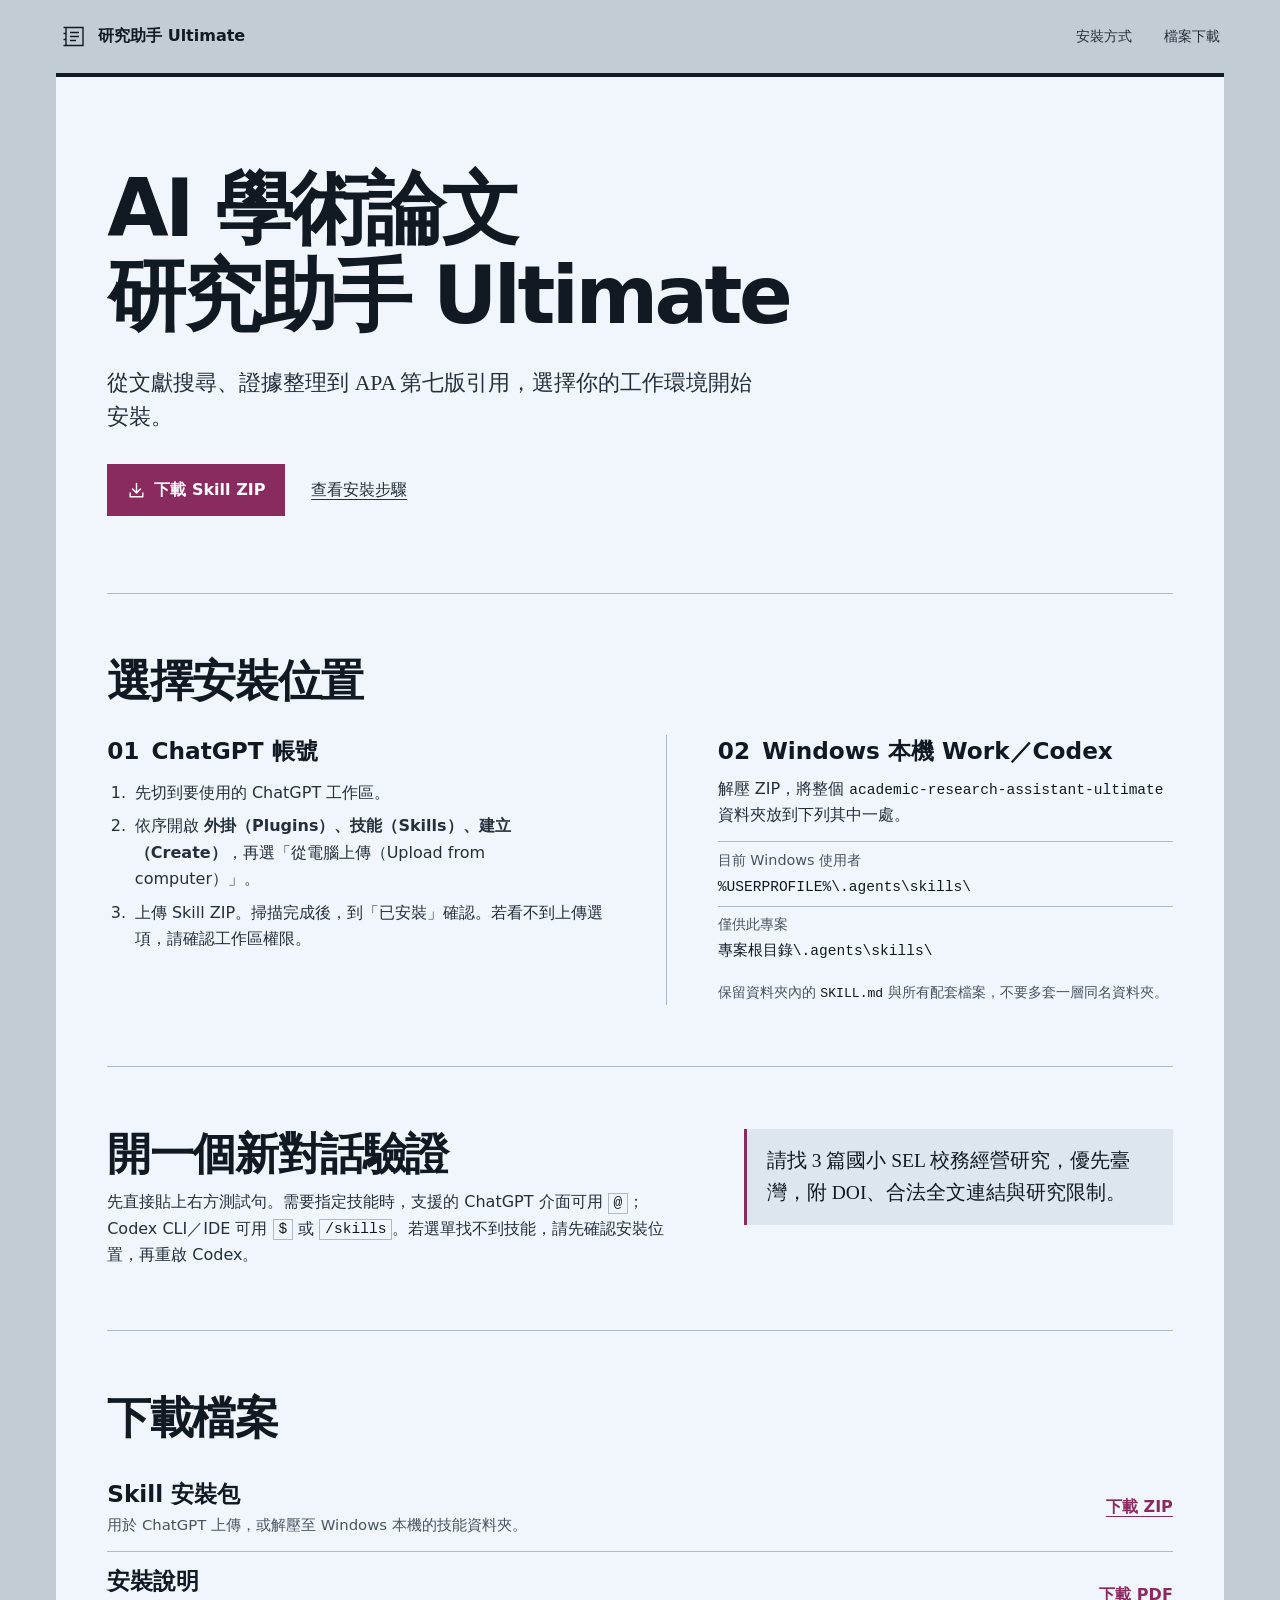
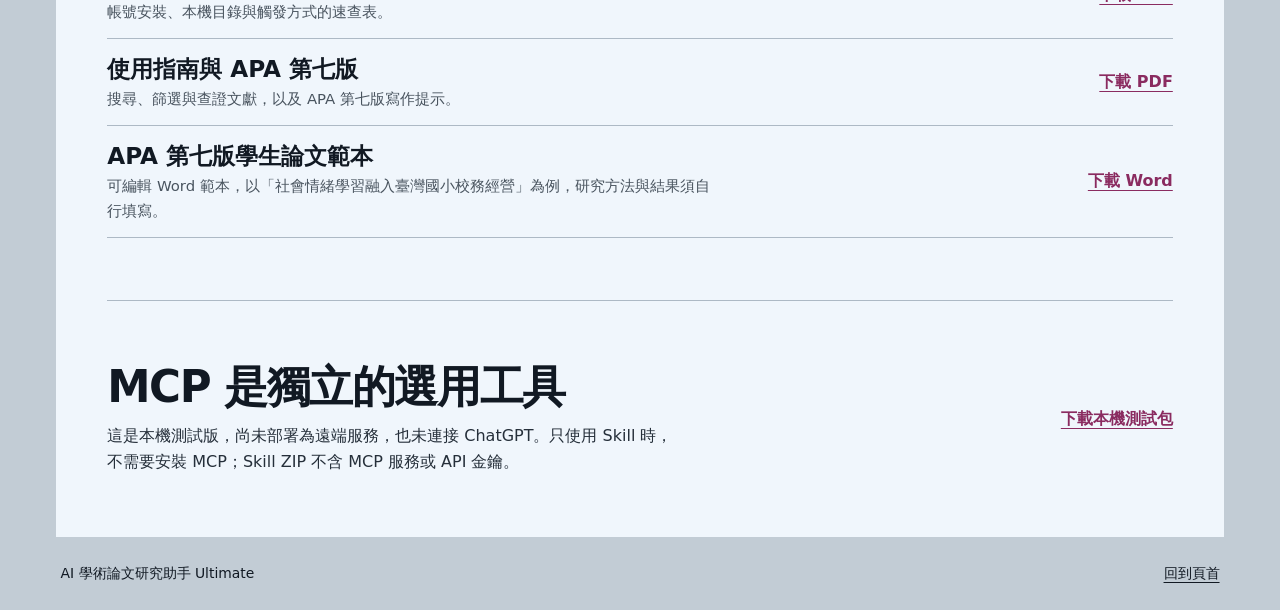
==== academic-research-assistant-ultimate/index.html @ 2e7d7bf6 "Publish Academic Research Assistant skill installation guide" ====
<!doctype html>
<html lang="zh-Hant-TW">
<head>
  <meta charset="utf-8">
  <meta name="viewport" content="width=device-width, initial-scale=1">
  <meta name="description" content="下載 AI 學術論文研究助手 Ultimate，依 ChatGPT 或 Windows Work／Codex 步驟安裝，並取得 APA 第七版 Word 範本。">
  <meta name="color-scheme" content="light">
  <title>AI 學術論文研究助手 Ultimate｜安裝與下載</title>
  <link rel="stylesheet" href="./style.css">
</head>
<body>
<a class="skip-link" href="#main">跳至內容</a>
<header class="container masthead">
  <a class="brand" href="./" aria-label="AI 學術論文研究助手 Ultimate 首頁">
    <svg width="28" height="28" viewBox="0 0 28 28" fill="none" aria-hidden="true"><path d="M6 5.5h17v18H6m0-18v18m0-18H3.5m2.5 6H3.5m2.5 6H3.5m2.5 6H3.5m6.5-13h9m-9 4h9m-9 4h6" stroke="currentColor" stroke-width="1.4"/></svg>
    <span>研究助手 Ultimate</span>
  </a>
  <nav aria-label="頁面導覽">
    <a href="#install">安裝方式</a>
    <a href="#downloads">檔案下載</a>
  </nav>
</header>
<main class="container sheet" id="main">
  <section class="hero" aria-labelledby="title">
    <h1 id="title">AI 學術論文<br>研究助手 Ultimate</h1>
    <p class="standfirst">從文獻搜尋、證據整理到 APA 第七版引用，選擇你的工作環境開始安裝。</p>
    <div class="hero-actions">
      <a class="button primary" href="./downloads/academic-research-assistant-ultimate-skill.zip" download>
        <svg width="19" height="19" viewBox="0 0 24 24" fill="none" aria-hidden="true"><path d="M12 3v12m-5-5 5 5 5-5M4 15v5h16v-5" stroke="currentColor" stroke-width="1.8" stroke-linecap="round" stroke-linejoin="round"/></svg>
        下載 Skill ZIP
      </a>
      <a class="secondary" href="#install">查看安裝步驟</a>
    </div>
  </section>

  <section class="section" id="install" aria-labelledby="install-title">
    <h2 id="install-title">選擇安裝位置</h2>
    <div class="routes">
      <article>
        <h3><span class="route-no" aria-hidden="true">01</span> ChatGPT 帳號</h3>
        <ol>
          <li>先切到要使用的 ChatGPT 工作區。</li>
          <li>依序開啟 <strong>外掛（Plugins）、技能（Skills）、建立（Create）</strong>，再選「從電腦上傳（Upload from computer）」。</li>
          <li>上傳 Skill ZIP。掃描完成後，到「已安裝」確認。若看不到上傳選項，請確認工作區權限。</li>
        </ol>
      </article>
      <article>
        <h3><span class="route-no" aria-hidden="true">02</span> Windows 本機 Work／Codex</h3>
        <p>解壓 ZIP，將整個 <code>academic-research-assistant-ultimate</code> 資料夾放到下列其中一處。</p>
        <dl class="paths">
          <div><dt>目前 Windows 使用者</dt><dd><code>%USERPROFILE%\.agents\skills\</code></dd></div>
          <div><dt>僅供此專案</dt><dd><code>專案根目錄\.agents\skills\</code></dd></div>
        </dl>
        <p class="note">保留資料夾內的 <code>SKILL.md</code> 與所有配套檔案，不要多套一層同名資料夾。</p>
      </article>
    </div>
  </section>

  <section class="section test" id="try" aria-labelledby="try-title">
    <div>
      <h2 id="try-title">開一個新對話驗證</h2>
      <p>先直接貼上右方測試句。需要指定技能時，支援的 ChatGPT 介面可用 <kbd>@</kbd>；Codex CLI／IDE 可用 <kbd>$</kbd> 或 <kbd>/skills</kbd>。若選單找不到技能，請先確認安裝位置，再重啟 Codex。</p>
    </div>
    <blockquote>請找 3 篇國小 SEL 校務經營研究，優先臺灣，附 DOI、合法全文連結與研究限制。</blockquote>
  </section>

  <section class="section" id="downloads" aria-labelledby="files-title">
    <h2 id="files-title">下載檔案</h2>
    <ul class="file-list">
      <li><div><h3>Skill 安裝包</h3><p>用於 ChatGPT 上傳，或解壓至 Windows 本機的技能資料夾。</p></div><a href="./downloads/academic-research-assistant-ultimate-skill.zip" download aria-label="下載 Skill 安裝包 ZIP">下載 ZIP</a></li>
      <li><div><h3>安裝說明</h3><p>帳號安裝、本機目錄與觸發方式的速查表。</p></div><a href="./downloads/install-guide.pdf" download aria-label="下載安裝說明 PDF">下載 PDF</a></li>
      <li><div><h3>使用指南與 APA 第七版</h3><p>搜尋、篩選與查證文獻，以及 APA 第七版寫作提示。</p></div><a href="./downloads/user-guide.pdf" download aria-label="下載使用指南與 APA 第七版 PDF">下載 PDF</a></li>
      <li><div><h3>APA 第七版學生論文範本</h3><p>可編輯 Word 範本，以「社會情緒學習融入臺灣國小校務經營」為例，研究方法與結果須自行填寫。</p></div><a href="./downloads/apa7-student-template.docx" download aria-label="下載 APA 第七版學生論文範本 Word">下載 Word</a></li>
    </ul>
  </section>

  <section class="section mcp" aria-labelledby="mcp-title">
    <div>
      <h2 id="mcp-title">MCP 是獨立的選用工具</h2>
      <p>這是本機測試版，尚未部署為遠端服務，也未連接 ChatGPT。只使用 Skill 時，不需要安裝 MCP；Skill ZIP 不含 MCP 服務或 API 金鑰。</p>
    </div>
    <a href="./downloads/mcp-gateway-sel.zip" download aria-label="下載選用 MCP Gateway 本機測試版 ZIP">下載本機測試包</a>
  </section>
</main>
<footer class="container footer">
  <span>AI 學術論文研究助手 Ultimate</span>
  <a href="#main">回到頁首</a>
</footer>
</body>
</html>
---- academic-research-assistant-ultimate/style.css ----
/* Hallmark · shape: Letter · genre: editorial · theme: Almanac (deal 1/3, seed ecc6f379) · job: try · draw: c9e4f6
 * hero: Settled · nav: mast · footer: mast · imagery: none · signature: one installation sheet with a manuscript-style SEL test excerpt
 * axes: mid/grotesk-sans/chromatic-magenta · posture: restrained · contrast: pass · fold: pass · v2.0.0 */
/* Hallmark · pre-emit critique: P4 H5 E4 S5 R5 V4 · weakest: V; the materials are the real download titles and the test request, not mock UI. */
:root {
  --back: oklch(84% .016 245);
  --sheet: oklch(97% .010 250);
  --sheet-deep: oklch(92% .016 249);
  --ink: oklch(21% .023 252);
  --body-ink: oklch(30% .024 251);
  --muted: oklch(44% .023 250);
  --rule: oklch(78% .022 248);
  --accent: oklch(45% .14 350);
  --accent-ink: oklch(99% .005 350);
  --focus: oklch(42% .18 350);
  --font-display: "Hanken Grotesk", "Noto Sans CJK TC", "PingFang TC", "Microsoft JhengHei", system-ui, sans-serif;
  --font-body: "Noto Sans CJK TC", "PingFang TC", "Microsoft JhengHei", system-ui, sans-serif;
  --font-literary: "Newsreader", "Noto Serif CJK TC", "Songti TC", "PMingLiU", ui-serif, Georgia, serif;
  --font-code: ui-monospace, "Cascadia Mono", monospace;
  --container: 73rem;
  --gutter: clamp(1.05rem, 4vw, 3.7rem);
}
*, *::before, *::after { box-sizing: border-box; }
html, body { overflow-x: clip; }
html { scroll-padding-top: 1.4rem; }
body { margin: 0; color: var(--body-ink); background: var(--back); font-family: var(--font-body); font-size: 1rem; line-height: 1.65; }
::selection { background: var(--accent); color: var(--accent-ink); }
:focus-visible { outline: .18rem solid var(--focus); outline-offset: .27rem; }
a { color: inherit; text-underline-offset: .25em; text-decoration-thickness: .06em; }
a:hover { color: var(--accent); }
a:active { text-decoration-thickness: .14em; }
h1,h2,h3 { color: var(--ink); font-family: var(--font-display); font-weight: 740; overflow-wrap: break-word; min-width: 0; text-wrap: balance; margin: 0; }
p, blockquote { text-wrap: pretty; }
p { margin: .55rem 0 0; max-width: 64ch; }
.container { width: min(var(--container), calc(100% - clamp(1.25rem,5vw,5rem))); margin-inline: auto; }
.skip-link { position: absolute; top: .65rem; left: .65rem; transform: translateY(-200%); padding: .5rem .85rem; z-index: 2; color: var(--ink); background: var(--sheet); }
.skip-link:focus { transform: none; }
.masthead,.footer { display: flex; justify-content: space-between; align-items: center; gap: 1rem 2rem; flex-wrap: wrap; padding: .9rem .28rem; }
.masthead a { text-decoration: none; }
.brand { display: inline-flex; align-items: center; gap: .6rem; color: var(--ink); font-weight: 740; }
.masthead nav { display: flex; gap: clamp(.75rem,3vw,2rem); align-items: center; }
.masthead nav a, .footer a { display: inline-flex; align-items: center; min-height: 2.75rem; font-size: .9rem; }
.masthead nav a:hover { text-decoration: underline; }
.sheet { background: var(--sheet); border-top: .3rem solid var(--ink); padding-inline: var(--gutter); }
.hero { padding-block: clamp(3rem,7vw,5.5rem) clamp(3rem,6vw,5rem); }
h1 { font-size: clamp(2.1rem, 6.2vw, 5.45rem); line-height: 1.105; letter-spacing: -.045em; }
.standfirst { margin-top: clamp(.85rem,2.4vw,1.7rem); font-family: var(--font-literary); font-size: clamp(1.03rem,2.2vw,1.36rem); line-height: 1.55; }
.hero-actions { display: flex; align-items: center; flex-wrap: wrap; gap: .75rem 1.65rem; margin-top: 1.8rem; }
.button { display: inline-flex; gap: .55rem; justify-content: center; align-items: center; min-height: 3.3rem; padding: .7rem 1.15rem; font-weight: 670; text-decoration: none; border: 1px solid var(--accent); }
.primary { background: var(--accent); color: var(--accent-ink); }
.primary:hover { background: var(--ink); color: var(--accent-ink); border-color: var(--ink); }
.secondary { display: inline-flex; min-height: 2.75rem; align-items: center; }
.section { border-top: 1px solid var(--rule); padding-block: clamp(2rem, 5vw, 3.85rem); }
.section h2 { font-size: clamp(1.45rem,3.4vw,2.75rem); line-height: 1.19; letter-spacing: -.032em; }
.section h3 { font-size: clamp(1.1rem, 2.4vw, 1.45rem); line-height: 1.38; }
.routes { display: grid; grid-template-columns: repeat(2, minmax(0, 1fr)); gap: clamp(1.4rem,4vw,3.4rem); margin-top: 1.7rem; }
.routes article + article { border-inline-start: 1px solid var(--rule); padding-inline-start: clamp(1.4rem,4vw,3.4rem); }
.route-no { margin-inline-end: .25rem; font-variant-numeric: tabular-nums; }
ol { margin: .8rem 0 0; padding-inline-start: 1.5em; }
ol li { padding-inline-start: .23em; }
ol li + li { margin-top: .45rem; }
strong { font-weight: 700; }
code,kbd { font-family: var(--font-code); font-size: .91em; overflow-wrap: anywhere; color: var(--ink); }
kbd { padding: .1em .34em; border: 1px solid var(--rule); }
.paths { margin: .8rem 0 .65rem; }
.paths div { padding: .42rem 0; border-top: 1px solid var(--rule); }
.paths dt, .note { font-size: .9rem; color: var(--muted); }
.paths dd { margin: 0; }
.test,.mcp { display: grid; grid-template-columns: minmax(0, 1.15fr) minmax(0, .85fr); align-items: start; gap: 1.1rem clamp(1.2rem,4.4vw,3.8rem); }
blockquote { margin: 0; padding: 1rem 1.25rem; background: var(--sheet-deep); border-inline-start: .2rem solid var(--accent); font-family: var(--font-literary); font-size: 1.22rem; line-height: 1.65; color: var(--ink); }
.file-list { list-style: none; margin: 1.25rem 0 0; padding: 0; }
.file-list li { display: grid; align-items: center; grid-template-columns: minmax(0, 1fr) auto; column-gap: 1.1rem; padding: .85rem 0; border-bottom: 1px solid var(--rule); }
.file-list p { margin-top: .16rem; color: var(--muted); font-size: .93rem; }
.file-list a,.mcp a { color: var(--accent); font-weight: 670; display: inline-flex; align-items: center; min-height: 2.75rem; }
.file-list a:hover,.mcp a:hover { color: var(--ink); }
.mcp a { justify-self: end; align-self: center; }
.footer { font-size: .87rem; color: var(--ink); }
@media (max-width: 46rem) {
  .routes,.test,.mcp { grid-template-columns: minmax(0,1fr); }
  .routes article + article { border-inline-start: none; padding-inline-start: 0; padding-block-start: 1.3rem; border-top: 1px solid var(--rule); }
  .mcp a { justify-self: start; }
}
@media (max-width: 32rem) {
  .file-list li { grid-template-columns: minmax(0,1fr); }
  .file-list a { justify-self: start; }
  .masthead { gap: .1rem .6rem; }
  .masthead nav a { min-height: 2.4rem; }
}
@media (prefers-reduced-motion: reduce) {
  *, *::before, *::after { scroll-behavior: auto; animation: none; transition: none; }
}
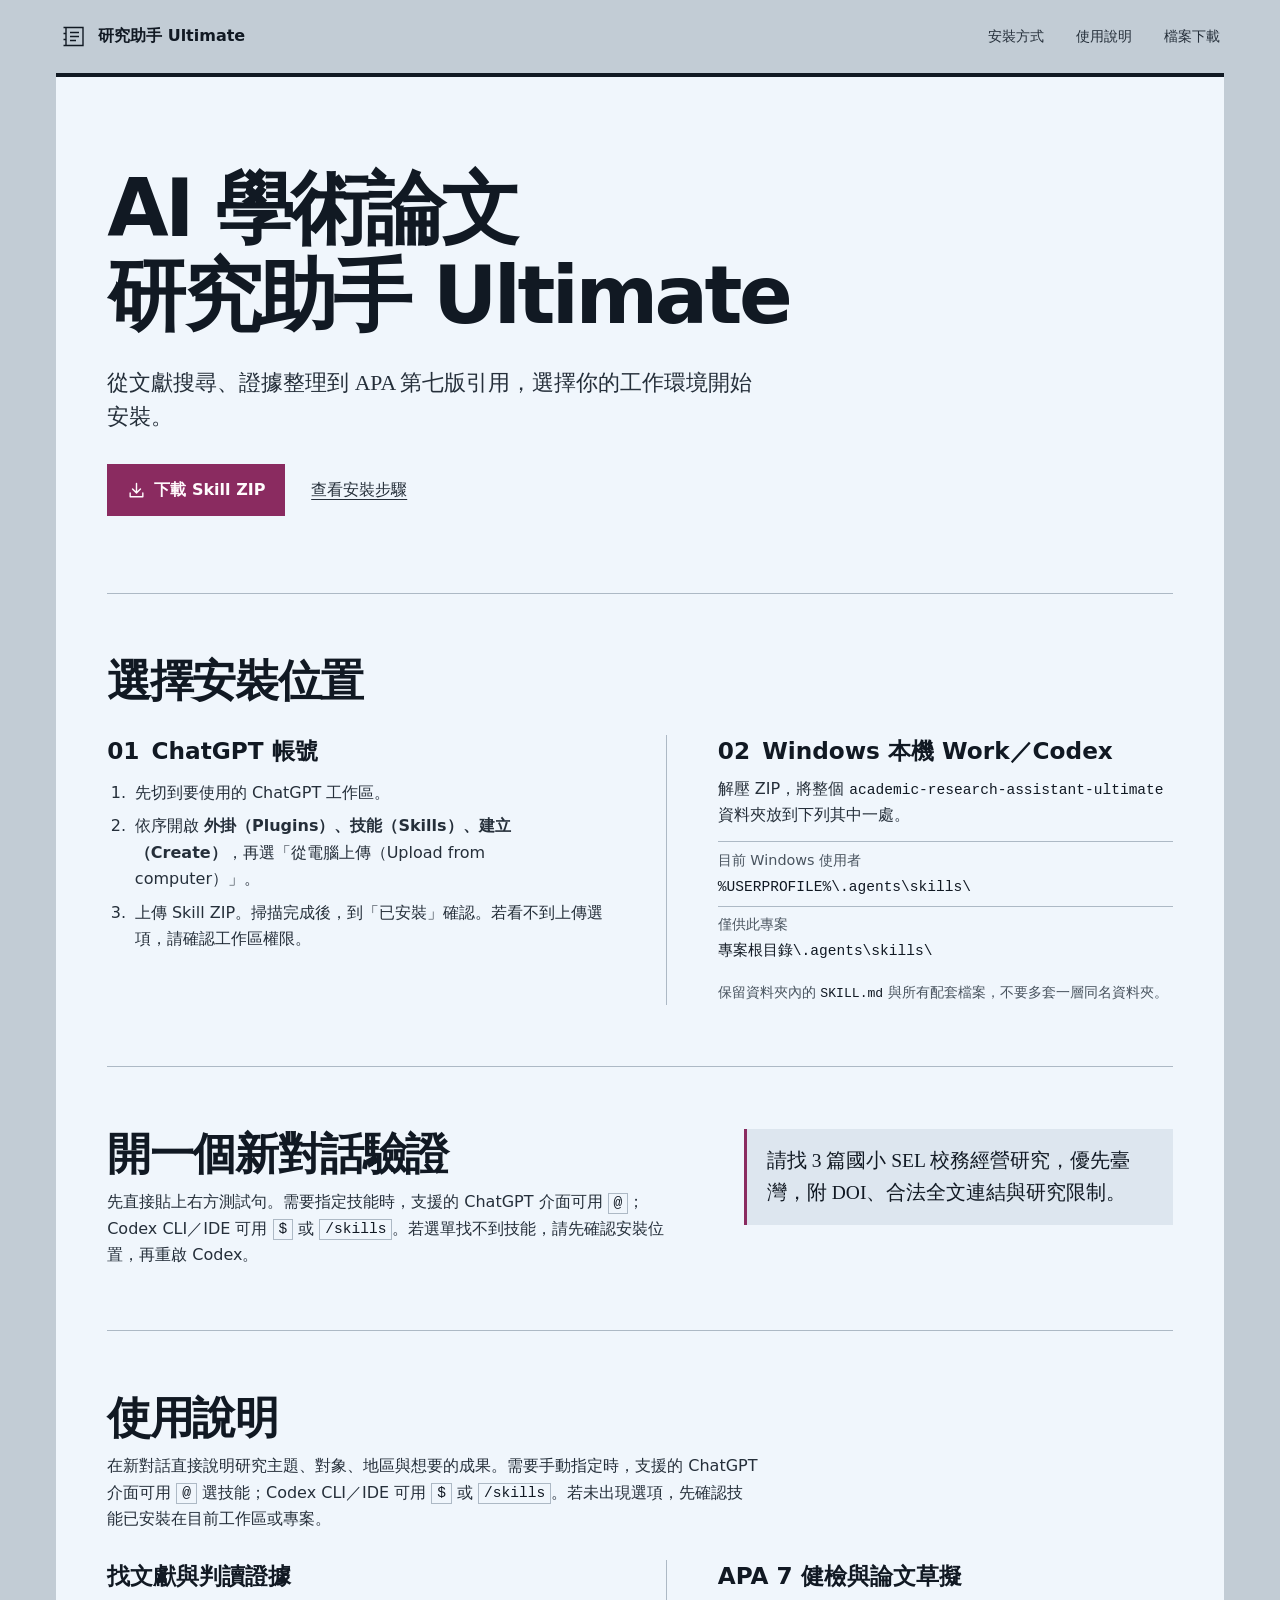
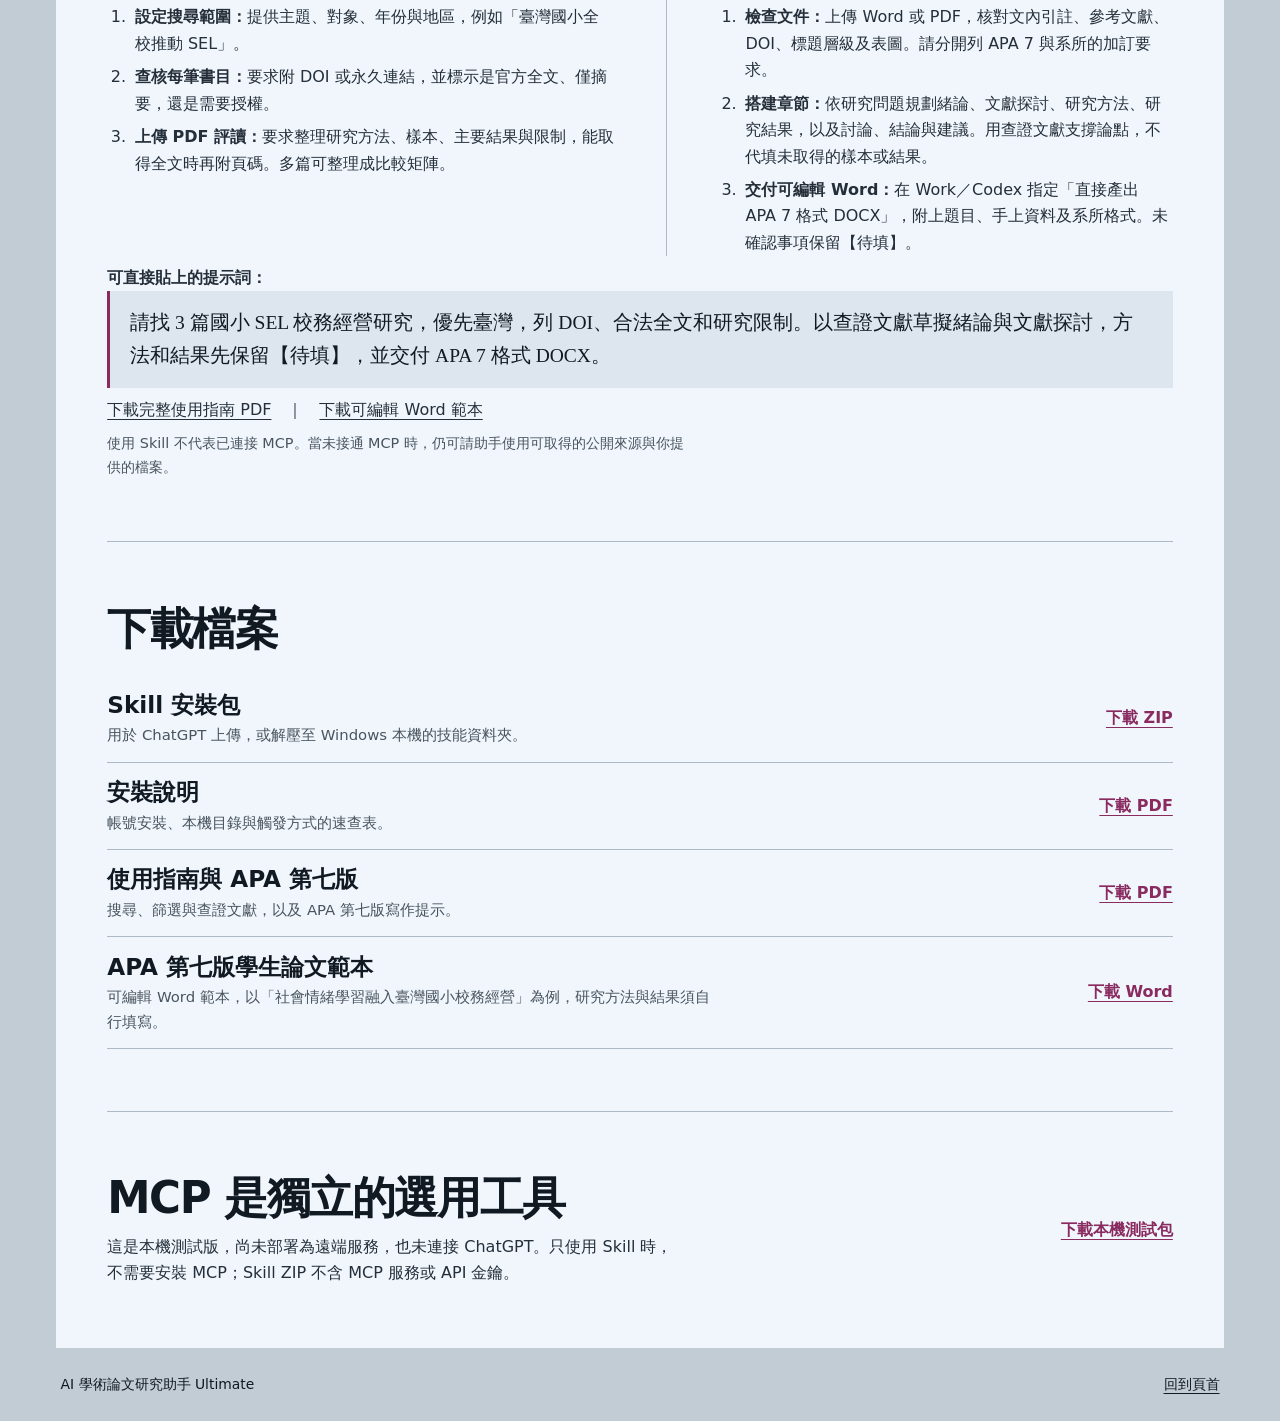
==== commit 3cf75077: "Add browsable usage guide to research assistant page" ====
--- a/academic-research-assistant-ultimate/index.html
+++ b/academic-research-assistant-ultimate/index.html
@@ -17,6 +17,7 @@
   </a>
   <nav aria-label="頁面導覽">
     <a href="#install">安裝方式</a>
+    <a href="#usage">使用說明</a>
     <a href="#downloads">檔案下載</a>
   </nav>
 </header>
@@ -64,6 +65,33 @@
     <blockquote>請找 3 篇國小 SEL 校務經營研究，優先臺灣，附 DOI、合法全文連結與研究限制。</blockquote>
   </section>
 
+  <section class="section" id="usage" aria-labelledby="usage-title">
+    <h2 id="usage-title">使用說明</h2>
+    <p>在新對話直接說明研究主題、對象、地區與想要的成果。需要手動指定時，支援的 ChatGPT 介面可用 <kbd>@</kbd> 選技能；Codex CLI／IDE 可用 <kbd>$</kbd> 或 <kbd>/skills</kbd>。若未出現選項，先確認技能已安裝在目前工作區或專案。</p>
+    <div class="routes">
+      <article>
+        <h3>找文獻與判讀證據</h3>
+        <ol>
+          <li><strong>設定搜尋範圍：</strong>提供主題、對象、年份與地區，例如「臺灣國小全校推動 SEL」。</li>
+          <li><strong>查核每筆書目：</strong>要求附 DOI 或永久連結，並標示是官方全文、僅摘要，還是需要授權。</li>
+          <li><strong>上傳 PDF 評讀：</strong>要求整理研究方法、樣本、主要結果與限制，能取得全文時再附頁碼。多篇可整理成比較矩陣。</li>
+        </ol>
+      </article>
+      <article>
+        <h3>APA 7 健檢與論文草擬</h3>
+        <ol>
+          <li><strong>檢查文件：</strong>上傳 Word 或 PDF，核對文內引註、參考文獻、DOI、標題層級及表圖。請分開列 APA 7 與系所的加訂要求。</li>
+          <li><strong>搭建章節：</strong>依研究問題規劃緒論、文獻探討、研究方法、研究結果，以及討論、結論與建議。用查證文獻支撐論點，不代填未取得的樣本或結果。</li>
+          <li><strong>交付可編輯 Word：</strong>在 Work／Codex 指定「直接產出 APA 7 格式 DOCX」，附上題目、手上資料及系所格式。未確認事項保留【待填】。</li>
+        </ol>
+      </article>
+    </div>
+    <p><strong>可直接貼上的提示詞：</strong></p>
+    <blockquote>請找 3 篇國小 SEL 校務經營研究，優先臺灣，列 DOI、合法全文和研究限制。以查證文獻草擬緒論與文獻探討，方法和結果先保留【待填】，並交付 APA 7 格式 DOCX。</blockquote>
+    <p><a href="./downloads/user-guide.pdf" download>下載完整使用指南 PDF</a>　｜　<a href="./downloads/apa7-student-template.docx" download>下載可編輯 Word 範本</a></p>
+    <p class="note">使用 Skill 不代表已連接 MCP。當未接通 MCP 時，仍可請助手使用可取得的公開來源與你提供的檔案。</p>
+  </section>
+
   <section class="section" id="downloads" aria-labelledby="files-title">
     <h2 id="files-title">下載檔案</h2>
     <ul class="file-list">
